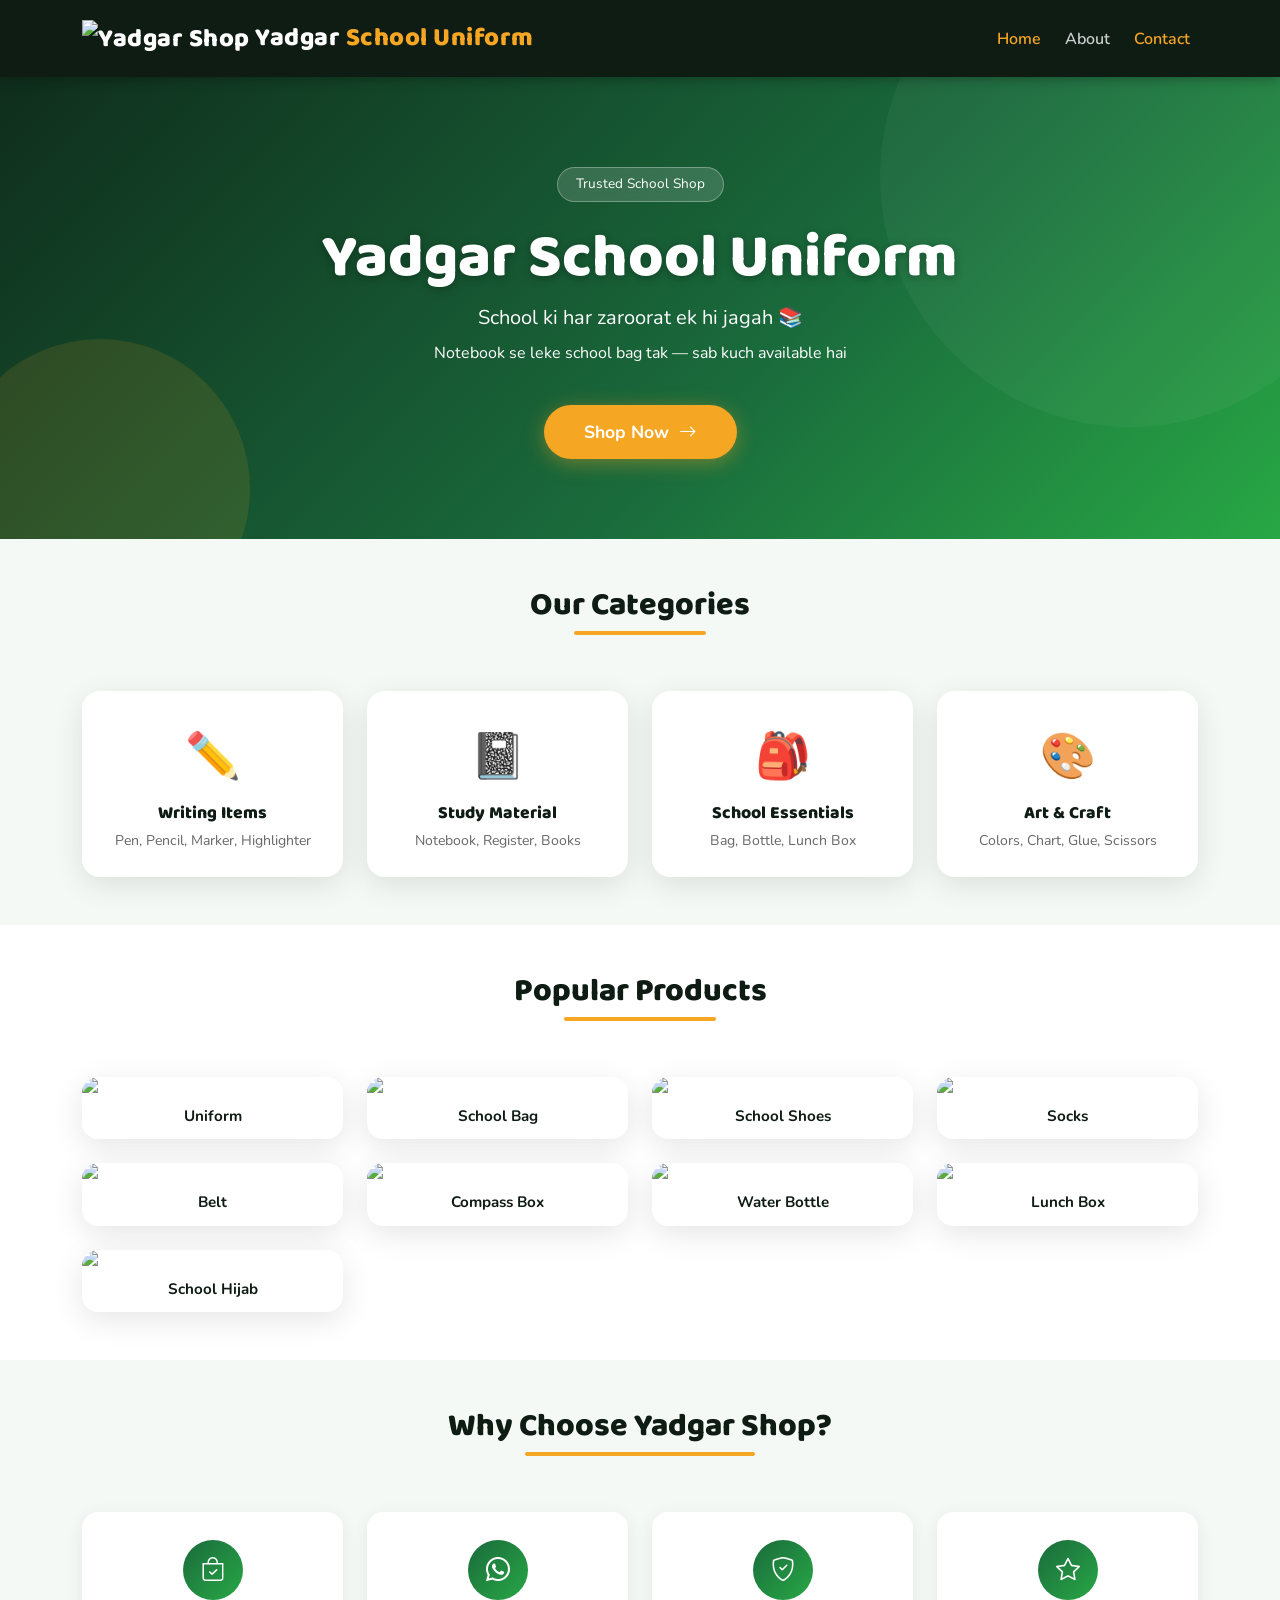
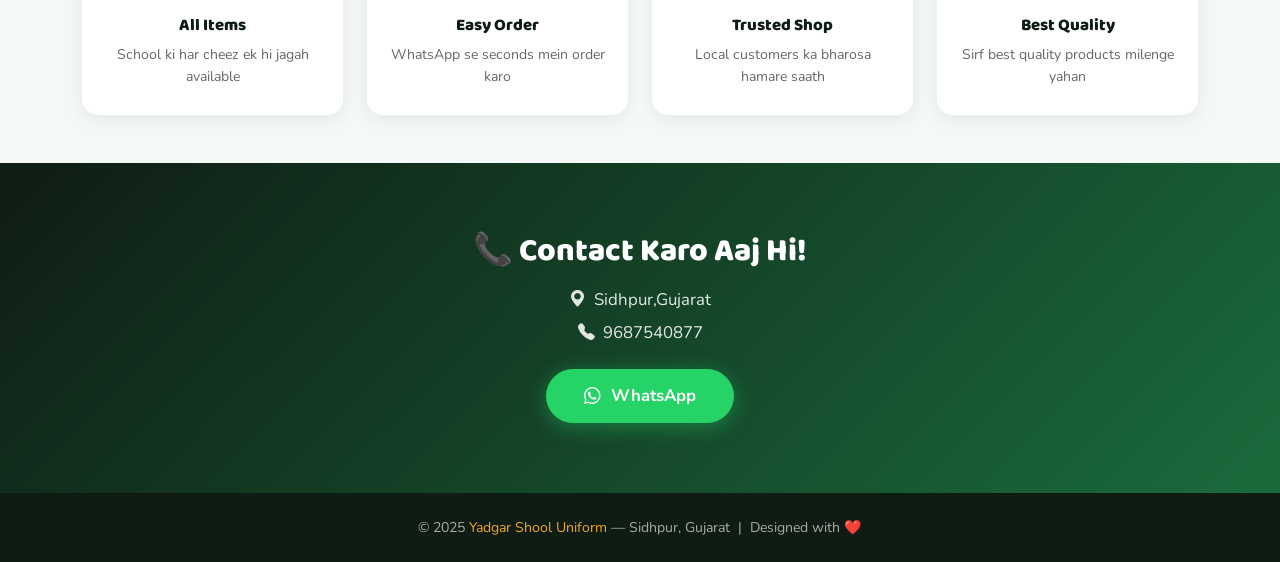
==== index.html @ 221d564e "Add files via upload" ====
<!DOCTYPE html>
<html lang="en">
<head>
  <meta charset="UTF-8">
  <meta name="viewport" content="width=device-width, initial-scale=1.0">
  <title>Yadgar Shop – School ki Har Zaroorat</title>

  <!-- Bootstrap -->
  <link href="https://cdn.jsdelivr.net/npm/bootstrap@5.3.0/dist/css/bootstrap.min.css" rel="stylesheet">
  <!-- Google Fonts -->
  <link href="https://fonts.googleapis.com/css2?family=Baloo+2:wght@400;600;800&family=Nunito:wght@400;600;700&display=swap" rel="stylesheet">
  <!-- Bootstrap Icons -->
  <link href="https://cdn.jsdelivr.net/npm/bootstrap-icons@1.10.5/font/bootstrap-icons.css" rel="stylesheet">

  <style>
    :root {
      --primary: #1a6b3c;
      --primary-light: #28a745;
      --accent: #f5a623;
      --dark: #0f1c14;
      --light-bg: #f4f9f6;
      --card-shadow: 0 8px 30px rgba(0,0,0,0.10);
    }

    * { box-sizing: border-box; }

    body {
      font-family: 'Nunito', sans-serif;
      background: var(--light-bg);
      color: #222;
    }

    h1, h2, h3, h4, h5, .navbar-brand {
      font-family: 'Baloo 2', cursive;
    }

    /* ── NAVBAR ── */
    .navbar {
      background: var(--dark) !important;
      padding: 14px 0;
      box-shadow: 0 2px 12px rgba(0,0,0,0.3);
      position: sticky;
      top: 0;
      z-index: 999;
    }
    .navbar-brand {
      font-size: 1.6rem;
      font-weight: 800;
      color: #fff !important;
      letter-spacing: 0.5px;
    }
    .navbar-brand span { color: var(--accent); }
    .nav-link {
      color: #ccc !important;
      font-weight: 600;
      font-size: 1rem;
      margin-left: 8px;
      transition: color 0.2s;
    }
    .nav-link:hover, .nav-link.active { color: var(--accent) !important; }

    /* ── HERO ── */
    .hero {
      background: linear-gradient(135deg, #0f2d1c 0%, #1a6b3c 60%, #28a745 100%);
      color: #fff;
      padding: 90px 20px 80px;
      text-align: center;
      position: relative;
      overflow: hidden;
    }
    .hero::before {
      content: '';
      position: absolute;
      width: 500px; height: 500px;
      background: rgba(255,255,255,0.04);
      border-radius: 50%;
      top: -150px; right: -100px;
    }
    .hero::after {
      content: '';
      position: absolute;
      width: 300px; height: 300px;
      background: rgba(245,166,35,0.12);
      border-radius: 50%;
      bottom: -100px; left: -50px;
    }
    .hero h1 {
      font-size: clamp(2.2rem, 6vw, 3.8rem);
      font-weight: 800;
      text-shadow: 0 2px 10px rgba(0,0,0,0.3);
      position: relative; z-index: 1;
    }
    .hero .tagline {
      font-size: 1.25rem;
      opacity: 0.92;
      margin-bottom: 8px;
      position: relative; z-index: 1;
    }
    .hero .subtitle {
      font-size: 1rem;
      opacity: 0.75;
      position: relative; z-index: 1;
    }
    .hero .btn-hero {
      background: var(--accent);
      color: #fff;
      font-weight: 700;
      font-size: 1.1rem;
      padding: 14px 40px;
      border-radius: 50px;
      border: none;
      box-shadow: 0 4px 20px rgba(245,166,35,0.4);
      transition: transform 0.2s, box-shadow 0.2s;
      position: relative; z-index: 1;
    }
    .hero .btn-hero:hover {
      transform: translateY(-3px);
      box-shadow: 0 8px 28px rgba(245,166,35,0.5);
      color: #fff;
    }
    .hero-badge {
      display: inline-block;
      background: rgba(255,255,255,0.15);
      border: 1px solid rgba(255,255,255,0.3);
      border-radius: 50px;
      padding: 6px 18px;
      font-size: 0.85rem;
      margin-bottom: 20px;
      position: relative; z-index: 1;
      backdrop-filter: blur(4px);
    }

    /* ── CATEGORIES ── */
    .section-title {
      font-size: 2rem;
      font-weight: 800;
      color: var(--dark);
      position: relative;
      display: inline-block;
    }
    .section-title::after {
      content: '';
      display: block;
      height: 4px;
      width: 60%;
      background: var(--accent);
      border-radius: 2px;
      margin: 6px auto 0;
    }

    .category-card {
      background: #fff;
      border-radius: 18px;
      padding: 30px 20px 24px;
      text-align: center;
      box-shadow: var(--card-shadow);
      transition: transform 0.25s, box-shadow 0.25s;
      border: 2px solid transparent;
      height: 100%;
    }
    .category-card:hover {
      transform: translateY(-6px);
      box-shadow: 0 16px 40px rgba(0,0,0,0.13);
      border-color: var(--primary-light);
    }
    .category-icon {
      font-size: 2.8rem;
      margin-bottom: 12px;
      display: block;
    }
    .category-card h5 {
      font-weight: 800;
      color: var(--dark);
      font-size: 1.1rem;
      margin-bottom: 6px;
    }
    .category-card p {
      font-size: 0.88rem;
      color: #666;
      margin: 0;
    }

    /* ── PRODUCTS ── */
    .products-section { background: #fff; }

    .product-card {
      border: none;
      border-radius: 16px;
      overflow: hidden;
      box-shadow: var(--card-shadow);
      transition: transform 0.25s, box-shadow 0.25s;
    }
    .product-card:hover {
      transform: translateY(-5px);
      box-shadow: 0 14px 35px rgba(0,0,0,0.14);
    }
    .product-card .card-img-top {
      height: 180px;
      object-fit: cover;
      background: #e8f5e9;
    }
    .product-card .card-body {
      padding: 14px 12px;
      text-align: center;
    }
    .product-card h6 {
      font-weight: 700;
      font-size: 0.95rem;
      color: var(--dark);
      margin: 0;
    }

    /* Image placeholder when no image */
    .img-placeholder {
      height: 180px;
      display: flex;
      align-items: center;
      justify-content: center;
      background: linear-gradient(135deg, #e8f5e9, #c8e6c9);
      font-size: 3.5rem;
    }

    /* ── WHY CHOOSE US ── */
    .why-section { background: var(--light-bg); }

    .why-card {
      background: #fff;
      border-radius: 16px;
      padding: 28px 20px;
      text-align: center;
      box-shadow: 0 4px 18px rgba(0,0,0,0.07);
      transition: transform 0.2s;
      height: 100%;
    }
    .why-card:hover { transform: translateY(-4px); }
    .why-icon {
      width: 60px; height: 60px;
      background: linear-gradient(135deg, var(--primary), var(--primary-light));
      border-radius: 50%;
      display: flex; align-items: center; justify-content: center;
      margin: 0 auto 16px;
      font-size: 1.5rem;
      color: #fff;
    }
    .why-card h5 {
      font-weight: 800;
      font-size: 1.05rem;
      color: var(--dark);
      margin-bottom: 8px;
    }
    .why-card p {
      font-size: 0.88rem;
      color: #666;
      margin: 0;
    }

    /* ── CTA ── */
    .cta-section {
      background: linear-gradient(135deg, var(--dark), var(--primary));
      color: #fff;
      padding: 70px 20px;
      text-align: center;
    }
    .cta-section h2 {
      font-size: 2rem;
      font-weight: 800;
      margin-bottom: 16px;
    }
    .cta-info { font-size: 1.05rem; opacity: 0.88; margin-bottom: 8px; }
    .btn-whatsapp {
      background: #25D366;
      color: #fff;
      font-weight: 700;
      font-size: 1.05rem;
      padding: 14px 38px;
      border-radius: 50px;
      border: none;
      box-shadow: 0 4px 20px rgba(37,211,102,0.4);
      transition: transform 0.2s, box-shadow 0.2s;
      display: inline-flex;
      align-items: center;
      gap: 10px;
    }
    .btn-whatsapp:hover {
      transform: translateY(-3px);
      box-shadow: 0 8px 28px rgba(37,211,102,0.5);
      color: #fff;
    }

    /* ── FOOTER ── */
    footer {
      background: var(--dark);
      color: #aaa;
      text-align: center;
      padding: 24px 20px;
      font-size: 0.88rem;
    }
    footer span { color: var(--accent); }

    /* ── ANIMATIONS ── */
    @keyframes fadeUp {
      from { opacity: 0; transform: translateY(30px); }
      to   { opacity: 1; transform: translateY(0); }
    }
    .fade-up { animation: fadeUp 0.7s ease both; }
    .delay-1 { animation-delay: 0.1s; }
    .delay-2 { animation-delay: 0.2s; }
    .delay-3 { animation-delay: 0.35s; }
    .delay-4 { animation-delay: 0.5s; }
  </style>
</head>

<body>

<!-- NAVBAR -->
<nav class="navbar navbar-expand-lg navbar-dark">
  <div class="container">
    <a class="navbar-brand" href="index.html">
      <img src="img/logo.jpg" alt="Yadgar Shop" height="45">
      Yadgar <span>School Uniform </span>
    </a>
    <button class="navbar-toggler" data-bs-toggle="collapse" data-bs-target="#navMenu">
      <span class="navbar-toggler-icon"></span>
    </button>
    <div class="collapse navbar-collapse justify-content-end" id="navMenu">
      <ul class="navbar-nav">
        <li class="nav-item"><a class="nav-link active" href="index.html">Home</a></li>
        <li class="nav-item"><a class="nav-link" href="about.html">About</a></li>
        <li class="nav-item"><a class="nav-link active" href="contact.html">Contact</a></li>
      </ul>
    </div>
  </div>
</nav>

<!-- HERO -->
<section class="hero">
  <div class="container">
    <div class="hero-badge fade-up">Trusted School Shop</div>
    <h1 class="fade-up delay-1"> Yadgar School Uniform</h1>
    <p class="tagline fade-up delay-2">School ki har zaroorat ek hi jagah 📚</p>
    <p class="subtitle fade-up delay-2">Notebook se leke school bag tak — sab kuch available hai</p>
    <a href="products.html" class="btn btn-hero mt-4 fade-up delay-3">
      Shop Now &nbsp;<i class="bi bi-arrow-right"></i>
    </a>
  </div>
</section>

<!-- CATEGORIES -->
<section class="py-5">
  <div class="container">
    <div class="text-center mb-5">
      <h2 class="section-title">Our Categories</h2>
    </div>
    <div class="row g-4">
      <div class="col-6 col-md-3">
        <div class="category-card">
          <span class="category-icon">✏️</span>
          <h5>Writing Items</h5>
          <p>Pen, Pencil, Marker, Highlighter</p>
        </div>
      </div>
      <div class="col-6 col-md-3">
        <div class="category-card">
          <span class="category-icon">📓</span>
          <h5>Study Material</h5>
          <p>Notebook, Register, Books</p>
        </div>
      </div>
      <div class="col-6 col-md-3">
        <div class="category-card">
          <span class="category-icon">🎒</span>
          <h5>School Essentials</h5>
          <p>Bag, Bottle, Lunch Box</p>
        </div>
      </div>
      <div class="col-6 col-md-3">
        <div class="category-card">
          <span class="category-icon">🎨</span>
          <h5>Art & Craft</h5>
          <p>Colors, Chart, Glue, Scissors</p>
        </div>
      </div>
    </div>
  </div>
</section>

<!-- POPULAR PRODUCTS -->
<section class="products-section py-5">
  <div class="container">
    <div class="text-center mb-5">
      <h2 class="section-title">Popular Products</h2>
    </div>
    <div class="row g-4">

      <div class="col-6 col-md-3">
        <div class="card product-card h-100">
          <img src="img\uniform.jpg">
          <div class="card-body"><h6>Uniform</h6></div>
        </div>
      </div>

      <div class="col-6 col-md-3">
        <div class="card product-card h-100">
         <img src="img\bag.jpg">
          <div class="card-body"><h6>School Bag</h6></div>
        </div>
      </div>

      <div class="col-6 col-md-3">
        <div class="card product-card h-100">
<img src="img\shoes.jpg">
        <div class="card-body"><h6>School Shoes</h6></div>
        </div>
      </div>

      <div class="col-6 col-md-3">
        <div class="card product-card h-100">
          <img src="img\socks.jpg">
          <div class="card-body"><h6>Socks</h6></div>
        </div>
      </div>

      <div class="col-6 col-md-3">
        <div class="card product-card h-100">
                    <img src="img\belt.jpg">
          <div class="card-body"><h6>Belt</h6></div>
        </div>
      </div>

      <div class="col-6 col-md-3">
        <div class="card product-card h-100">
           <img src="img\Compass.jpg">
          <div class="card-body"><h6>Compass Box</h6></div>
        </div>
      </div>

      <div class="col-6 col-md-3">
        <div class="card product-card h-100">
         <img src="img\bottel.jpg">
          <div class="card-body"><h6>Water Bottle</h6></div>
        </div>
      </div>

      <div class="col-6 col-md-3">
        <div class="card product-card h-100">
                     <img src="img\lounch-box.jpg">
          <div class="card-body"><h6>Lunch Box</h6></div>
        </div>
      </div>

      <div class="col-6 col-md-3">
        <div class="card product-card h-100">
           <img src="img\school hijab.jpg">
          <div class="card-body"><h6>School Hijab</h6></div>
        </div>
      </div>

    </div>
  </div>
</section>

<!-- WHY CHOOSE US -->
<section class="why-section py-5">
  <div class="container">
    <div class="text-center mb-5">
      <h2 class="section-title">Why Choose Yadgar Shop?</h2>
    </div>
    <div class="row g-4">
      <div class="col-6 col-md-3">
        <div class="why-card">
          <div class="why-icon"><i class="bi bi-bag-check"></i></div>
          <h5>All Items</h5>
          <p>School ki har cheez ek hi jagah available</p>
        </div>
      </div>
      <div class="col-6 col-md-3">
        <div class="why-card">
          <div class="why-icon"><i class="bi bi-whatsapp"></i></div>
          <h5>Easy Order</h5>
          <p>WhatsApp se seconds mein order karo</p>
        </div>
      </div>
      <div class="col-6 col-md-3">
        <div class="why-card">
          <div class="why-icon"><i class="bi bi-shield-check"></i></div>
          <h5>Trusted Shop</h5>
          <p>Local customers ka bharosa hamare saath</p>
        </div>
      </div>
      <div class="col-6 col-md-3">
        <div class="why-card">
          <div class="why-icon"><i class="bi bi-star"></i></div>
          <h5>Best Quality</h5>
          <p>Sirf best quality products milenge yahan</p>
        </div>
      </div>
    </div>
  </div>
</section>

<!-- CTA / CONTACT -->
<section class="cta-section">
  <div class="container">
    <h2>📞 Contact Karo Aaj Hi!</h2>
    <p class="cta-info"><i class="bi bi-geo-alt-fill"></i> &nbsp;Sidhpur,Gujarat</p>
    <p class="cta-info"><i class="bi bi-telephone-fill"></i> &nbsp;9687540877</p>
    <a href="https://wa.me/9687540877" class="btn btn-whatsapp mt-3">
      <i class="bi bi-whatsapp"></i>  WhatsApp
    </a>
  </div>
</section>

<!-- FOOTER -->
<footer>
  <p class="mb-0">© 2025 <span>Yadgar Shool Uniform</span> — Sidhpur, Gujarat &nbsp;|&nbsp; Designed with ❤️</p>
</footer>

<!-- Bootstrap JS -->
<script src="https://cdn.jsdelivr.net/npm/bootstrap@5.3.0/dist/js/bootstrap.bundle.min.js"></script>
</body>
</html>
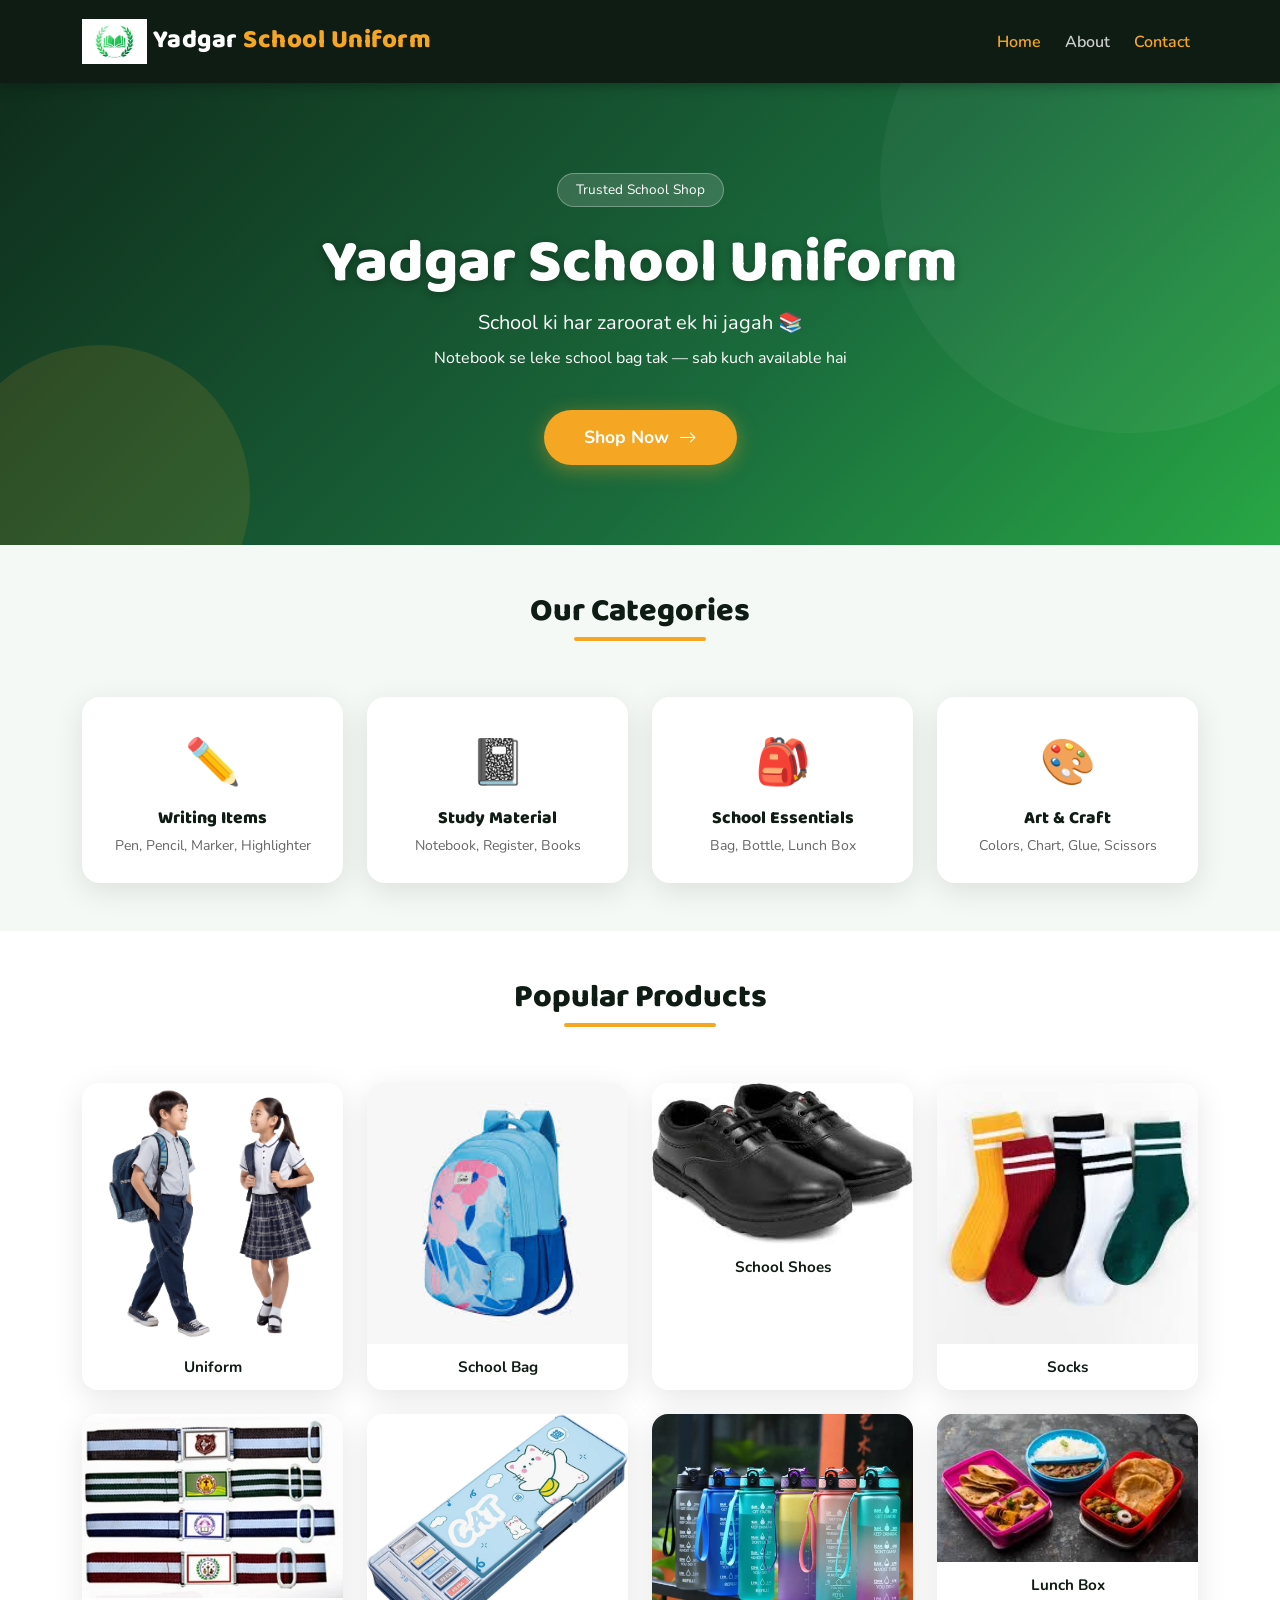
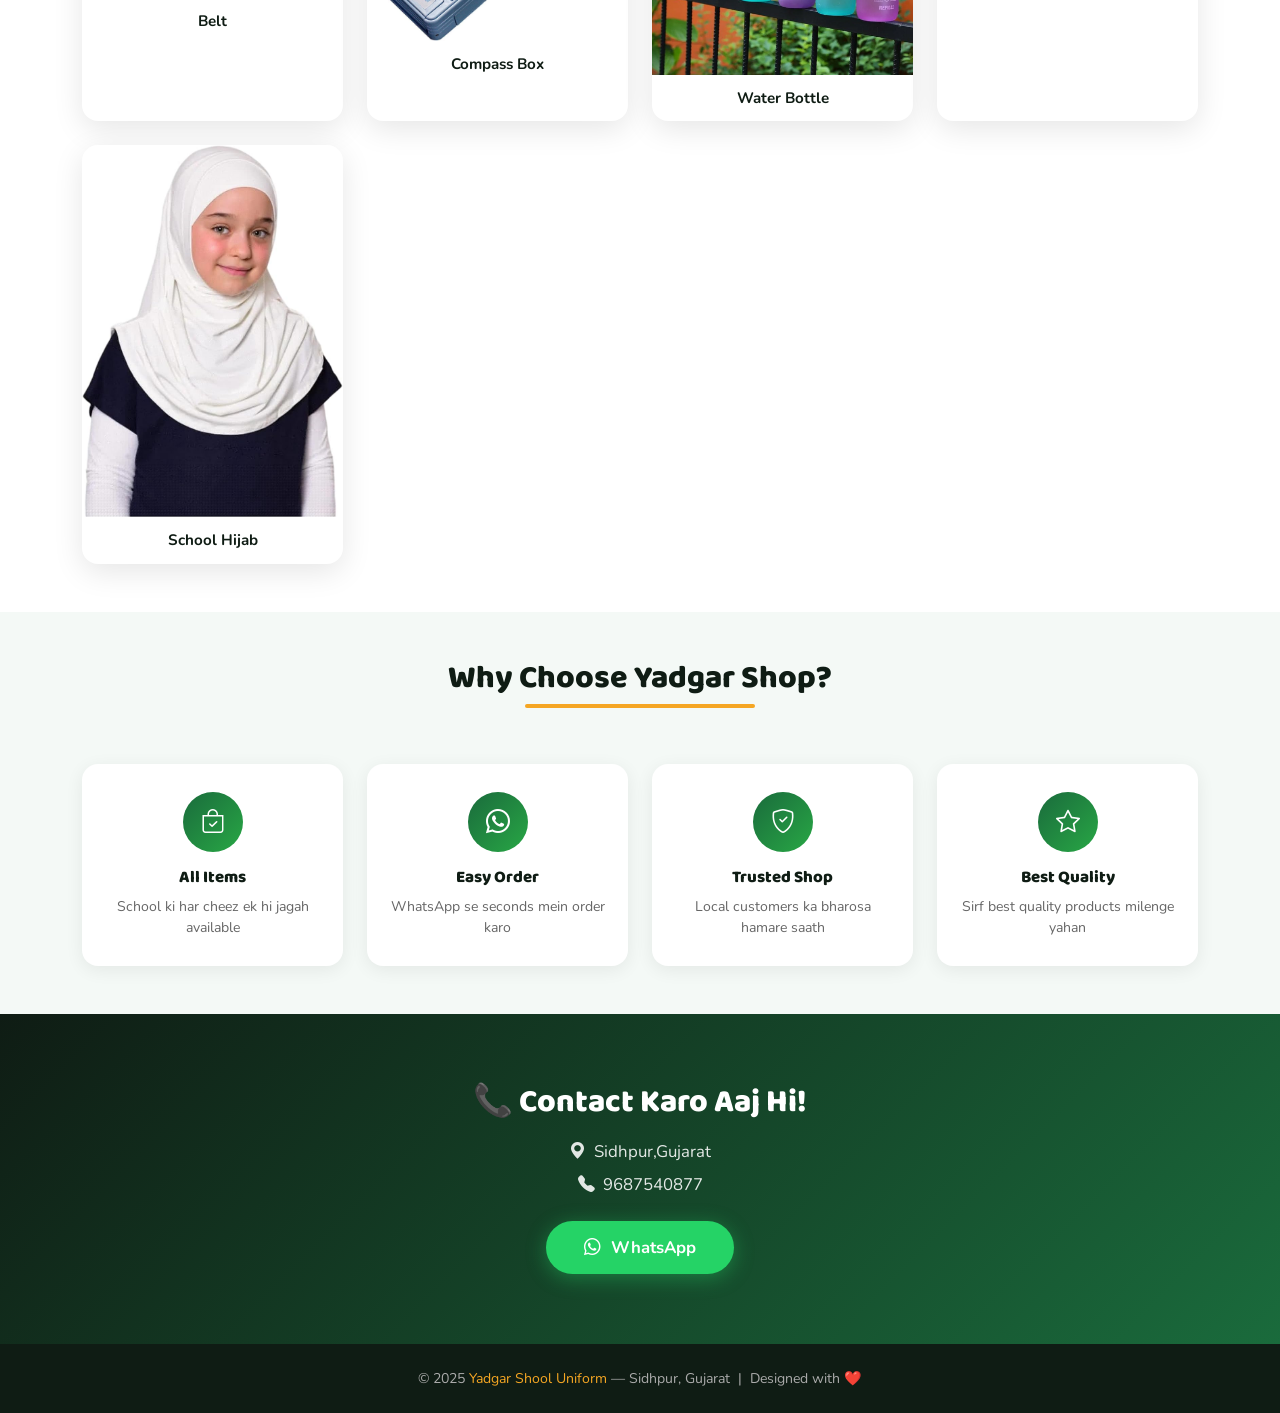
==== commit 7ef98dee: "Update index.html" ====
--- a/index.html
+++ b/index.html
@@ -394,7 +394,7 @@
 
       <div class="col-6 col-md-3">
         <div class="card product-card h-100">
-          <img src="img\uniform.jpg">
+          <img src="img/uniform.jpg">
           <div class="card-body"><h6>Uniform</h6></div>
         </div>
       </div>
@@ -429,7 +429,7 @@
 
       <div class="col-6 col-md-3">
         <div class="card product-card h-100">
-           <img src="img\Compass.jpg">
+           <img src="img\compass.jpg">
           <div class="card-body"><h6>Compass Box</h6></div>
         </div>
       </div>
@@ -450,7 +450,7 @@
 
       <div class="col-6 col-md-3">
         <div class="card product-card h-100">
-           <img src="img\school hijab.jpg">
+           <img src="img\school-hijab.jpg">
           <div class="card-body"><h6>School Hijab</h6></div>
         </div>
       </div>
@@ -518,4 +518,4 @@
 <!-- Bootstrap JS -->
 <script src="https://cdn.jsdelivr.net/npm/bootstrap@5.3.0/dist/js/bootstrap.bundle.min.js"></script>
 </body>
-</html>+</html>
